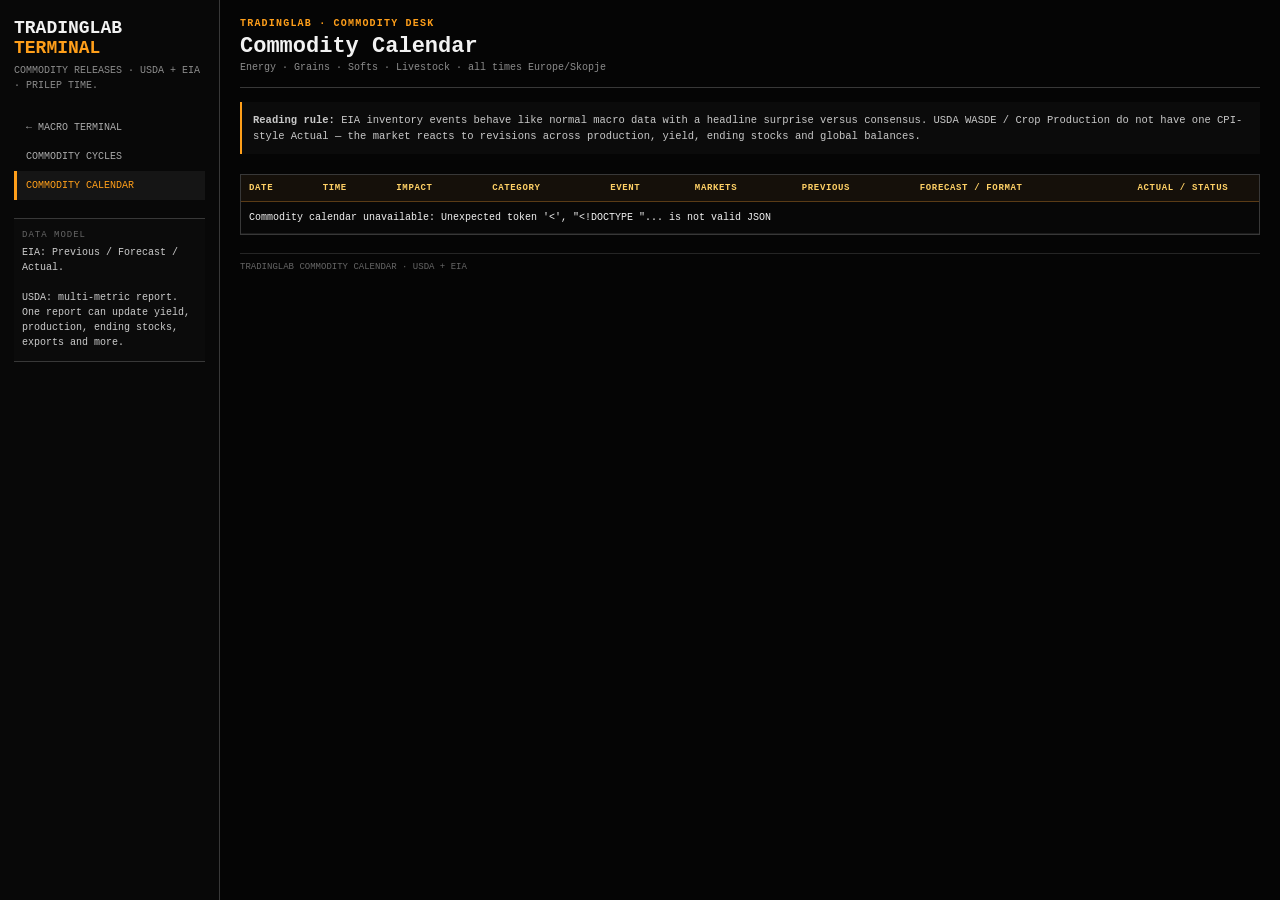
==== commodity-calendar.html @ 71e00de3 "Add commodity calendar page" ====
<!doctype html>
<html lang="en">
<head>
<meta charset="utf-8" />
<meta name="viewport" content="width=device-width,initial-scale=1" />
<title>TradingLab · Commodity Calendar</title>
<style>
:root{--bg:#050505;--panel:#0a0a0a;--line:#252525;--line2:#383838;--text:#f2f2f2;--muted:#8c8c8c;--accent:#ff9f1a;--accent2:#ffd166;--green:#45d483;--red:#ff5f57;--amber:#ffbf3f;--blue:#72a7ff}*{box-sizing:border-box}html,body{margin:0;background:var(--bg);color:var(--text);font-family:Consolas,"Liberation Mono","SFMono-Regular",Menlo,monospace;font-variant-numeric:tabular-nums}.app{min-height:100vh;display:grid;grid-template-columns:220px 1fr}.sidebar{position:sticky;top:0;height:100vh;background:#080808;border-right:1px solid var(--line2);padding:18px 14px}.brand{font-size:18px;font-weight:800;text-transform:uppercase}.brand span{color:var(--accent)}.sub{margin-top:5px;color:var(--muted);font-size:10px;line-height:1.5;text-transform:uppercase}.nav{margin-top:20px}.nav a{display:block;color:#aaa;text-decoration:none;padding:9px;border-left:3px solid transparent;font-size:10px;text-transform:uppercase}.nav a:hover{background:#111;color:#fff}.nav a.active{background:#151515;border-left-color:var(--accent);color:var(--accent)}.sidecard{margin-top:18px;border-top:1px solid var(--line2);border-bottom:1px solid var(--line2);padding:11px 8px;background:#0b0b0b}.side-label{font-size:9px;color:#666;text-transform:uppercase;letter-spacing:1px}.side-value{margin-top:5px;font-size:10px;line-height:1.5;color:#ccc}.main{padding:18px 20px 36px;overflow:hidden}.top{display:flex;align-items:flex-start;justify-content:space-between;gap:16px;margin-bottom:14px;padding-bottom:11px;border-bottom:1px solid var(--line2)}.kicker{color:var(--accent);font-size:10px;font-weight:800;letter-spacing:1.2px}.top h1{margin:5px 0 2px;font-size:22px}.mini{font-size:10px;color:var(--muted);line-height:1.45}.meta{text-align:right;color:var(--muted);font-size:10px;line-height:1.6}.call{border-left:2px solid var(--accent);background:#0b0b0b;padding:10px 11px;color:#c9c9c9;font-size:10.5px;line-height:1.55;margin-bottom:10px}.filters{display:flex;gap:6px;flex-wrap:wrap;margin:10px 0}.filters button{border:1px solid #3b3b3b;background:#111;color:#aaa;padding:6px 8px;cursor:pointer;font:inherit;font-size:9px;text-transform:uppercase}.filters button.active{border-color:#6b461a;color:var(--accent2);background:#15100a}.tablewrap{overflow:auto;border:1px solid var(--line2)}table{width:100%;border-collapse:collapse;min-width:1180px;font-size:10px;background:#070707}th{position:sticky;top:0;background:#15100a;color:var(--accent2);text-align:left;font-size:9px;text-transform:uppercase;letter-spacing:.65px;padding:8px;border-bottom:1px solid #5a3b16}td{padding:10px 8px;border-bottom:1px solid #1b1b1b;vertical-align:top}tr:hover td{background:#121212}.high{color:var(--red);font-weight:900}.med{color:var(--amber);font-weight:900}.low{color:var(--blue);font-weight:900}.released{color:var(--green);font-weight:900}.pending{color:#888;font-weight:900}.event{font-weight:900;color:#fff}.market{color:var(--accent2)}.footer{margin-top:18px;padding-top:8px;border-top:1px solid var(--line);color:#666;font-size:9px;text-transform:uppercase}@media(max-width:900px){.app{grid-template-columns:1fr}.sidebar{position:relative;height:auto}.main{padding:12px 8px}.top{display:block}.meta{text-align:left;margin-top:8px}}
</style></head><body><div class="app"><aside class="sidebar"><div class="brand">TradingLab <span>Terminal</span></div><div class="sub">Commodity releases · USDA + EIA · Prilep time.</div><div class="nav"><a href="/">← Macro Terminal</a><a href="/commodity-cycles.html">Commodity Cycles</a><a class="active" href="/commodity-calendar.html">Commodity Calendar</a></div><div class="sidecard"><div class="side-label">Data model</div><div class="side-value">EIA: Previous / Forecast / Actual.<br><br>USDA: multi-metric report. One report can update yield, production, ending stocks, exports and more.</div></div></aside><main class="main"><div class="top"><div><div class="kicker">TRADINGLAB · COMMODITY DESK</div><h1>Commodity Calendar</h1><div class="mini">Energy · Grains · Softs · Livestock · all times Europe/Skopje</div></div><div class="meta" id="clock"></div></div><div class="call"><b>Reading rule:</b> EIA inventory events behave like normal macro data with a headline surprise versus consensus. USDA WASDE / Crop Production do not have one CPI-style Actual — the market reacts to revisions across production, yield, ending stocks and global balances.</div><div class="filters" id="filters"></div><div class="tablewrap"><table><thead><tr><th>Date</th><th>Time</th><th>Impact</th><th>Category</th><th>Event</th><th>Markets</th><th>Previous</th><th>Forecast / Format</th><th>Actual / Status</th><th>Source</th></tr></thead><tbody id="rows"><tr><td colspan="10">Loading…</td></tr></tbody></table></div><div class="footer">TradingLab Commodity Calendar · USDA + EIA</div></main></div><script>
const $=s=>document.querySelector(s);let DATA=[],FILTER='ALL';const esc=s=>String(s??'—').replace(/[&<>"']/g,m=>({'&':'&amp;','<':'&lt;','>':'&gt;','"':'&quot;',"'":'&#39;'}[m]));function fmtDate(x){let d=new Date(x);return new Intl.DateTimeFormat('en-GB',{timeZone:'Europe/Skopje',day:'2-digit',month:'short'}).format(d)}function fmtTime(x){let d=new Date(x);return new Intl.DateTimeFormat('en-GB',{timeZone:'Europe/Skopje',hour:'2-digit',minute:'2-digit',hour12:false}).format(d)}function draw(){let cats=['ALL',...new Set(DATA.map(x=>x.category))];$('#filters').innerHTML=cats.map(c=>`<button class="${FILTER===c?'active':''}" onclick="FILTER='${esc(c)}';draw()">${esc(c)}</button>`).join('');let rows=DATA.filter(x=>FILTER==='ALL'||x.category===FILTER);$('#rows').innerHTML=rows.length?rows.map(x=>{let cls=String(x.importance).toLowerCase(),status=x.actual&&x.actual!=='—'?`<span class="released">${esc(x.actual)}</span>${x.label&&x.label!=='RELEASED'?`<div class="mini">${esc(x.label)}</div>`:''}`:'<span class="pending">PENDING</span>';return `<tr><td>${fmtDate(x.date)}</td><td>${fmtTime(x.date)}</td><td class="${cls}">${esc(x.importance)}</td><td>${esc(x.category)}</td><td><div class="event">${esc(x.event)}</div><div class="mini">${esc(x.note||'')}</div></td><td class="market">${esc(x.markets)}</td><td>${esc(x.previous)}</td><td>${esc(x.forecast)}</td><td>${status}</td><td>${esc(x.source)}</td></tr>`}).join(''):'<tr><td colspan="10">No events.</td></tr>'}async function load(){try{let r=await fetch('/api/commodity-calendar',{cache:'no-store'});let j=await r.json();DATA=j.events||[];draw()}catch(e){$('#rows').innerHTML=`<tr><td colspan="10">Commodity calendar unavailable: ${esc(e.message||e)}</td></tr>`}}setInterval(()=>{$('#clock').textContent=new Intl.DateTimeFormat('en-GB',{timeZone:'Europe/Skopje',dateStyle:'medium',timeStyle:'medium'}).format(new Date())},1000);load();setInterval(load,60000);
</script></body></html>
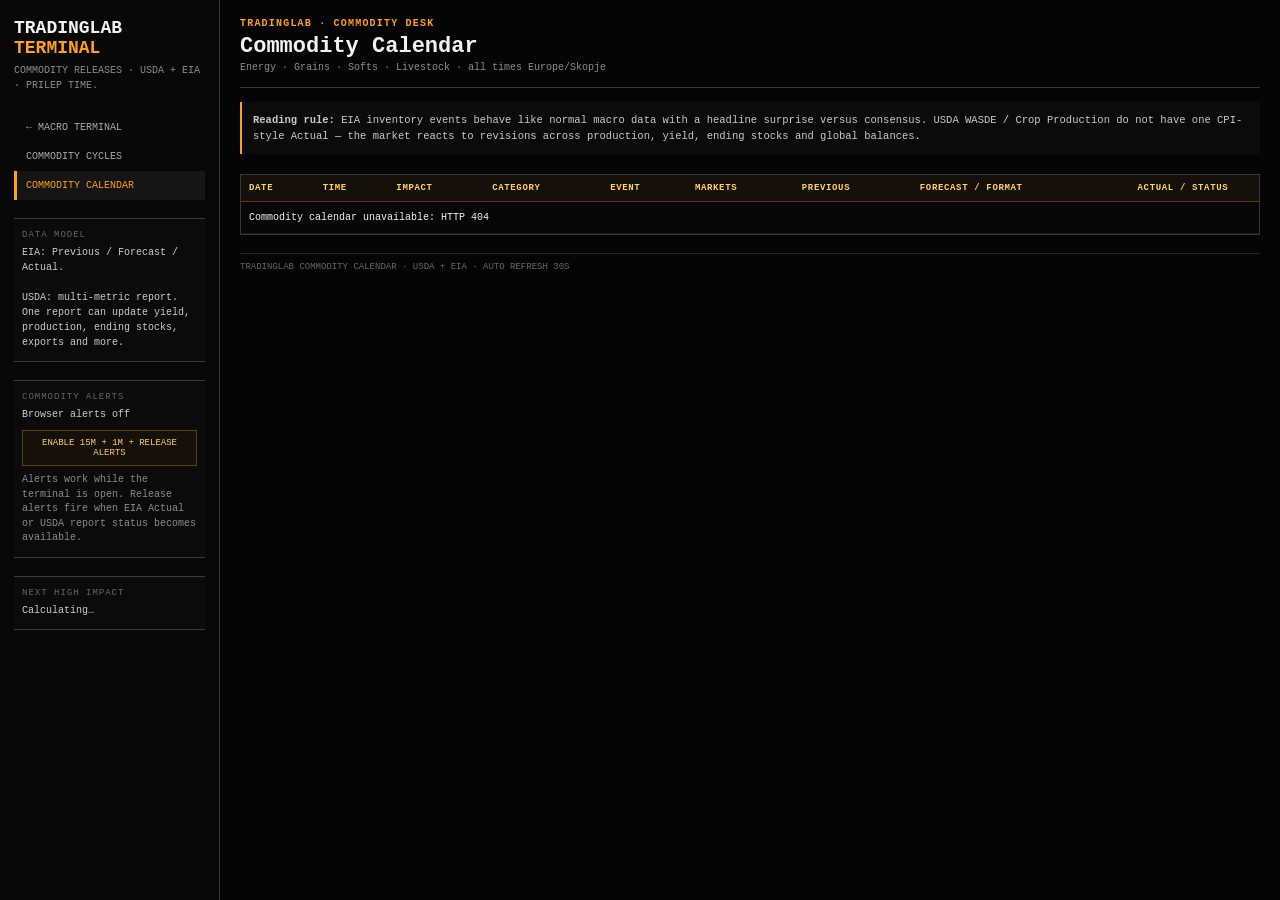
==== commit e0d41264: "Connect commodity calendar alerts and live release status" ====
--- a/commodity-calendar.html
+++ b/commodity-calendar.html
@@ -5,7 +5,7 @@
 <meta name="viewport" content="width=device-width,initial-scale=1" />
 <title>TradingLab · Commodity Calendar</title>
 <style>
-:root{--bg:#050505;--panel:#0a0a0a;--line:#252525;--line2:#383838;--text:#f2f2f2;--muted:#8c8c8c;--accent:#ff9f1a;--accent2:#ffd166;--green:#45d483;--red:#ff5f57;--amber:#ffbf3f;--blue:#72a7ff}*{box-sizing:border-box}html,body{margin:0;background:var(--bg);color:var(--text);font-family:Consolas,"Liberation Mono","SFMono-Regular",Menlo,monospace;font-variant-numeric:tabular-nums}.app{min-height:100vh;display:grid;grid-template-columns:220px 1fr}.sidebar{position:sticky;top:0;height:100vh;background:#080808;border-right:1px solid var(--line2);padding:18px 14px}.brand{font-size:18px;font-weight:800;text-transform:uppercase}.brand span{color:var(--accent)}.sub{margin-top:5px;color:var(--muted);font-size:10px;line-height:1.5;text-transform:uppercase}.nav{margin-top:20px}.nav a{display:block;color:#aaa;text-decoration:none;padding:9px;border-left:3px solid transparent;font-size:10px;text-transform:uppercase}.nav a:hover{background:#111;color:#fff}.nav a.active{background:#151515;border-left-color:var(--accent);color:var(--accent)}.sidecard{margin-top:18px;border-top:1px solid var(--line2);border-bottom:1px solid var(--line2);padding:11px 8px;background:#0b0b0b}.side-label{font-size:9px;color:#666;text-transform:uppercase;letter-spacing:1px}.side-value{margin-top:5px;font-size:10px;line-height:1.5;color:#ccc}.main{padding:18px 20px 36px;overflow:hidden}.top{display:flex;align-items:flex-start;justify-content:space-between;gap:16px;margin-bottom:14px;padding-bottom:11px;border-bottom:1px solid var(--line2)}.kicker{color:var(--accent);font-size:10px;font-weight:800;letter-spacing:1.2px}.top h1{margin:5px 0 2px;font-size:22px}.mini{font-size:10px;color:var(--muted);line-height:1.45}.meta{text-align:right;color:var(--muted);font-size:10px;line-height:1.6}.call{border-left:2px solid var(--accent);background:#0b0b0b;padding:10px 11px;color:#c9c9c9;font-size:10.5px;line-height:1.55;margin-bottom:10px}.filters{display:flex;gap:6px;flex-wrap:wrap;margin:10px 0}.filters button{border:1px solid #3b3b3b;background:#111;color:#aaa;padding:6px 8px;cursor:pointer;font:inherit;font-size:9px;text-transform:uppercase}.filters button.active{border-color:#6b461a;color:var(--accent2);background:#15100a}.tablewrap{overflow:auto;border:1px solid var(--line2)}table{width:100%;border-collapse:collapse;min-width:1180px;font-size:10px;background:#070707}th{position:sticky;top:0;background:#15100a;color:var(--accent2);text-align:left;font-size:9px;text-transform:uppercase;letter-spacing:.65px;padding:8px;border-bottom:1px solid #5a3b16}td{padding:10px 8px;border-bottom:1px solid #1b1b1b;vertical-align:top}tr:hover td{background:#121212}.high{color:var(--red);font-weight:900}.med{color:var(--amber);font-weight:900}.low{color:var(--blue);font-weight:900}.released{color:var(--green);font-weight:900}.pending{color:#888;font-weight:900}.event{font-weight:900;color:#fff}.market{color:var(--accent2)}.footer{margin-top:18px;padding-top:8px;border-top:1px solid var(--line);color:#666;font-size:9px;text-transform:uppercase}@media(max-width:900px){.app{grid-template-columns:1fr}.sidebar{position:relative;height:auto}.main{padding:12px 8px}.top{display:block}.meta{text-align:left;margin-top:8px}}
-</style></head><body><div class="app"><aside class="sidebar"><div class="brand">TradingLab <span>Terminal</span></div><div class="sub">Commodity releases · USDA + EIA · Prilep time.</div><div class="nav"><a href="/">← Macro Terminal</a><a href="/commodity-cycles.html">Commodity Cycles</a><a class="active" href="/commodity-calendar.html">Commodity Calendar</a></div><div class="sidecard"><div class="side-label">Data model</div><div class="side-value">EIA: Previous / Forecast / Actual.<br><br>USDA: multi-metric report. One report can update yield, production, ending stocks, exports and more.</div></div></aside><main class="main"><div class="top"><div><div class="kicker">TRADINGLAB · COMMODITY DESK</div><h1>Commodity Calendar</h1><div class="mini">Energy · Grains · Softs · Livestock · all times Europe/Skopje</div></div><div class="meta" id="clock"></div></div><div class="call"><b>Reading rule:</b> EIA inventory events behave like normal macro data with a headline surprise versus consensus. USDA WASDE / Crop Production do not have one CPI-style Actual — the market reacts to revisions across production, yield, ending stocks and global balances.</div><div class="filters" id="filters"></div><div class="tablewrap"><table><thead><tr><th>Date</th><th>Time</th><th>Impact</th><th>Category</th><th>Event</th><th>Markets</th><th>Previous</th><th>Forecast / Format</th><th>Actual / Status</th><th>Source</th></tr></thead><tbody id="rows"><tr><td colspan="10">Loading…</td></tr></tbody></table></div><div class="footer">TradingLab Commodity Calendar · USDA + EIA</div></main></div><script>
-const $=s=>document.querySelector(s);let DATA=[],FILTER='ALL';const esc=s=>String(s??'—').replace(/[&<>"']/g,m=>({'&':'&amp;','<':'&lt;','>':'&gt;','"':'&quot;',"'":'&#39;'}[m]));function fmtDate(x){let d=new Date(x);return new Intl.DateTimeFormat('en-GB',{timeZone:'Europe/Skopje',day:'2-digit',month:'short'}).format(d)}function fmtTime(x){let d=new Date(x);return new Intl.DateTimeFormat('en-GB',{timeZone:'Europe/Skopje',hour:'2-digit',minute:'2-digit',hour12:false}).format(d)}function draw(){let cats=['ALL',...new Set(DATA.map(x=>x.category))];$('#filters').innerHTML=cats.map(c=>`<button class="${FILTER===c?'active':''}" onclick="FILTER='${esc(c)}';draw()">${esc(c)}</button>`).join('');let rows=DATA.filter(x=>FILTER==='ALL'||x.category===FILTER);$('#rows').innerHTML=rows.length?rows.map(x=>{let cls=String(x.importance).toLowerCase(),status=x.actual&&x.actual!=='—'?`<span class="released">${esc(x.actual)}</span>${x.label&&x.label!=='RELEASED'?`<div class="mini">${esc(x.label)}</div>`:''}`:'<span class="pending">PENDING</span>';return `<tr><td>${fmtDate(x.date)}</td><td>${fmtTime(x.date)}</td><td class="${cls}">${esc(x.importance)}</td><td>${esc(x.category)}</td><td><div class="event">${esc(x.event)}</div><div class="mini">${esc(x.note||'')}</div></td><td class="market">${esc(x.markets)}</td><td>${esc(x.previous)}</td><td>${esc(x.forecast)}</td><td>${status}</td><td>${esc(x.source)}</td></tr>`}).join(''):'<tr><td colspan="10">No events.</td></tr>'}async function load(){try{let r=await fetch('/api/commodity-calendar',{cache:'no-store'});let j=await r.json();DATA=j.events||[];draw()}catch(e){$('#rows').innerHTML=`<tr><td colspan="10">Commodity calendar unavailable: ${esc(e.message||e)}</td></tr>`}}setInterval(()=>{$('#clock').textContent=new Intl.DateTimeFormat('en-GB',{timeZone:'Europe/Skopje',dateStyle:'medium',timeStyle:'medium'}).format(new Date())},1000);load();setInterval(load,60000);
+:root{--bg:#050505;--panel:#0a0a0a;--line:#252525;--line2:#383838;--text:#f2f2f2;--muted:#8c8c8c;--accent:#ff9f1a;--accent2:#ffd166;--green:#45d483;--red:#ff5f57;--amber:#ffbf3f;--blue:#72a7ff}*{box-sizing:border-box}html,body{margin:0;background:var(--bg);color:var(--text);font-family:Consolas,"Liberation Mono","SFMono-Regular",Menlo,monospace;font-variant-numeric:tabular-nums}.app{min-height:100vh;display:grid;grid-template-columns:220px 1fr}.sidebar{position:sticky;top:0;height:100vh;background:#080808;border-right:1px solid var(--line2);padding:18px 14px}.brand{font-size:18px;font-weight:800;text-transform:uppercase}.brand span{color:var(--accent)}.sub{margin-top:5px;color:var(--muted);font-size:10px;line-height:1.5;text-transform:uppercase}.nav{margin-top:20px}.nav a{display:block;color:#aaa;text-decoration:none;padding:9px;border-left:3px solid transparent;font-size:10px;text-transform:uppercase}.nav a:hover{background:#111;color:#fff}.nav a.active{background:#151515;border-left-color:var(--accent);color:var(--accent)}.sidecard{margin-top:18px;border-top:1px solid var(--line2);border-bottom:1px solid var(--line2);padding:11px 8px;background:#0b0b0b}.side-label{font-size:9px;color:#666;text-transform:uppercase;letter-spacing:1px}.side-value{margin-top:5px;font-size:10px;line-height:1.5;color:#ccc}.alertbtn{width:100%;margin-top:8px;border:1px solid #51401d;background:#15100a;color:var(--accent2);padding:7px 8px;cursor:pointer;font:inherit;font-size:9px;text-transform:uppercase}.alertbtn.on{border-color:#2d6847;color:var(--green)}.main{padding:18px 20px 36px;overflow:hidden}.top{display:flex;align-items:flex-start;justify-content:space-between;gap:16px;margin-bottom:14px;padding-bottom:11px;border-bottom:1px solid var(--line2)}.kicker{color:var(--accent);font-size:10px;font-weight:800;letter-spacing:1.2px}.top h1{margin:5px 0 2px;font-size:22px}.mini{font-size:10px;color:var(--muted);line-height:1.45}.meta{text-align:right;color:var(--muted);font-size:10px;line-height:1.6}.call{border-left:2px solid var(--accent);background:#0b0b0b;padding:10px 11px;color:#c9c9c9;font-size:10.5px;line-height:1.55;margin-bottom:10px}.filters{display:flex;gap:6px;flex-wrap:wrap;margin:10px 0}.filters button{border:1px solid #3b3b3b;background:#111;color:#aaa;padding:6px 8px;cursor:pointer;font:inherit;font-size:9px;text-transform:uppercase}.filters button.active{border-color:#6b461a;color:var(--accent2);background:#15100a}.tablewrap{overflow:auto;border:1px solid var(--line2)}table{width:100%;border-collapse:collapse;min-width:1180px;font-size:10px;background:#070707}th{position:sticky;top:0;background:#15100a;color:var(--accent2);text-align:left;font-size:9px;text-transform:uppercase;letter-spacing:.65px;padding:8px;border-bottom:1px solid #5a3b16}td{padding:10px 8px;border-bottom:1px solid #1b1b1b;vertical-align:top}tr:hover td{background:#121212}.high{color:var(--red);font-weight:900}.med{color:var(--amber);font-weight:900}.low{color:var(--blue);font-weight:900}.released{color:var(--green);font-weight:900}.pending{color:#888;font-weight:900}.event{font-weight:900;color:#fff}.market{color:var(--accent2)}.footer{margin-top:18px;padding-top:8px;border-top:1px solid var(--line);color:#666;font-size:9px;text-transform:uppercase}.toastbox{position:fixed;right:14px;bottom:14px;z-index:30;display:grid;gap:5px;max-width:390px}.toast{border:1px solid #4c381c;background:#0b0b0b;padding:10px 11px}.toast strong{display:block;margin-bottom:3px;color:var(--accent2)}.toast.release{border-left:3px solid var(--green)}.toast.reminder{border-left:3px solid var(--amber)}@media(max-width:900px){.app{grid-template-columns:1fr}.sidebar{position:relative;height:auto}.main{padding:12px 8px}.top{display:block}.meta{text-align:left;margin-top:8px}}
+</style></head><body><div class="app"><aside class="sidebar"><div class="brand">TradingLab <span>Terminal</span></div><div class="sub">Commodity releases · USDA + EIA · Prilep time.</div><div class="nav"><a href="/">← Macro Terminal</a><a href="/commodity-cycles.html">Commodity Cycles</a><a class="active" href="/commodity-calendar.html">Commodity Calendar</a></div><div class="sidecard"><div class="side-label">Data model</div><div class="side-value">EIA: Previous / Forecast / Actual.<br><br>USDA: multi-metric report. One report can update yield, production, ending stocks, exports and more.</div></div><div class="sidecard"><div class="side-label">Commodity alerts</div><div class="side-value" id="alertState">Browser alerts off</div><button id="alertBtn" class="alertbtn" onclick="toggleAlerts()">Enable 15m + 1m + release alerts</button><div class="mini" style="margin-top:7px">Alerts work while the terminal is open. Release alerts fire when EIA Actual or USDA report status becomes available.</div></div><div class="sidecard"><div class="side-label">Next high impact</div><div class="side-value" id="nextEvent">Calculating…</div></div></aside><main class="main"><div class="top"><div><div class="kicker">TRADINGLAB · COMMODITY DESK</div><h1>Commodity Calendar</h1><div class="mini">Energy · Grains · Softs · Livestock · all times Europe/Skopje</div></div><div class="meta" id="clock"></div></div><div class="call"><b>Reading rule:</b> EIA inventory events behave like normal macro data with a headline surprise versus consensus. USDA WASDE / Crop Production do not have one CPI-style Actual — the market reacts to revisions across production, yield, ending stocks and global balances.</div><div class="filters" id="filters"></div><div class="tablewrap"><table><thead><tr><th>Date</th><th>Time</th><th>Impact</th><th>Category</th><th>Event</th><th>Markets</th><th>Previous</th><th>Forecast / Format</th><th>Actual / Status</th><th>Source</th></tr></thead><tbody id="rows"><tr><td colspan="10">Loading…</td></tr></tbody></table></div><div class="footer">TradingLab Commodity Calendar · USDA + EIA · auto refresh 30s</div></main></div><div id="toastbox" class="toastbox"></div><script>
+const $=s=>document.querySelector(s);let DATA=[],FILTER='ALL';let alertsEnabled=localStorage.getItem('tl_commodity_alerts')==='1';const seen=new Map();const reminded=new Set(JSON.parse(localStorage.getItem('tl_commodity_reminders')||'[]'));const esc=s=>String(s??'—').replace(/[&<>"']/g,m=>({'&':'&amp;','<':'&lt;','>':'&gt;','"':'&quot;',"'":'&#39;'}[m]));function fmtDate(x){let d=new Date(x);return new Intl.DateTimeFormat('en-GB',{timeZone:'Europe/Skopje',day:'2-digit',month:'short'}).format(d)}function fmtTime(x){let d=new Date(x);return new Intl.DateTimeFormat('en-GB',{timeZone:'Europe/Skopje',hour:'2-digit',minute:'2-digit',hour12:false}).format(d)}function key(x){return [x.date,x.event,x.category].join('|')}function isReleased(x){return !!(x.actual&&x.actual!=='—')}function showToast(title,body,kind='reminder'){let box=$('#toastbox');let d=document.createElement('div');d.className='toast '+kind;d.innerHTML=`<strong>${esc(title)}</strong><div class="mini" style="font-size:11px;color:#d7e2f0">${esc(body)}</div>`;box.prepend(d);setTimeout(()=>d.remove(),12000)}function notify(title,body,tag){if(!alertsEnabled||!('Notification'in window)||Notification.permission!=='granted')return;try{new Notification(title,{body,tag,renotify:false})}catch(e){}}async function toggleAlerts(){if(!('Notification'in window)){showToast('Notifications unavailable','This browser does not support desktop notifications.');return}if(!alertsEnabled){let p=await Notification.requestPermission();alertsEnabled=p==='granted';localStorage.setItem('tl_commodity_alerts',alertsEnabled?'1':'0')}else{alertsEnabled=false;localStorage.setItem('tl_commodity_alerts','0')}updateAlertUI();checkReminders()}function updateAlertUI(){let b=$('#alertBtn'),s=$('#alertState');if(!b||!s)return;b.classList.toggle('on',alertsEnabled);b.textContent=alertsEnabled?'Alerts enabled · click to disable':'Enable 15m + 1m + release alerts';s.textContent=alertsEnabled?'Browser alerts ON':'Browser alerts off'}function draw(){let cats=['ALL',...new Set(DATA.map(x=>x.category))];$('#filters').innerHTML=cats.map(c=>`<button class="${FILTER===c?'active':''}" onclick="FILTER='${esc(c)}';draw()">${esc(c)}</button>`).join('');let rows=DATA.filter(x=>FILTER==='ALL'||x.category===FILTER);$('#rows').innerHTML=rows.length?rows.map(x=>{let cls=String(x.importance).toLowerCase(),status=isReleased(x)?`<span class="released">${esc(x.actual)}</span>${x.label&&x.label!=='RELEASED'?`<div class="mini">${esc(x.label)}</div>`:''}`:'<span class="pending">PENDING</span>';return `<tr><td>${fmtDate(x.date)}</td><td>${fmtTime(x.date)}</td><td class="${cls}">${esc(x.importance)}</td><td>${esc(x.category)}</td><td><div class="event">${esc(x.event)}</div><div class="mini">${esc(x.note||'')}</div></td><td class="market">${esc(x.markets)}</td><td>${esc(x.previous)}</td><td>${esc(x.forecast)}</td><td>${status}</td><td>${esc(x.source)}</td></tr>`}).join(''):'<tr><td colspan="10">No events.</td></tr>';nextHigh()}function nextHigh(){let now=Date.now(),x=DATA.filter(e=>e.importance==='HIGH'&&new Date(e.date).getTime()>now).sort((a,b)=>new Date(a.date)-new Date(b.date))[0];$('#nextEvent').innerHTML=x?`<b>${esc(x.event)}</b><br>${fmtDate(x.date)} · ${fmtTime(x.date)}<br><span class="mini">${esc(x.markets)}</span>`:'No upcoming high-impact commodity event in feed.'}function checkReleaseTransitions(next){for(const x of next){let k=key(x),r=isReleased(x),old=seen.get(k);if(old===false&&r){let body=`${x.event} · ${x.markets} · ${x.actual}${x.forecast&&x.forecast!=='—'?` · Forecast ${x.forecast}`:''}`;showToast('Commodity release',body,'release');notify('TradingLab · Commodity RELEASED',body,'release-'+k)}seen.set(k,r)}}function checkReminders(){if(!alertsEnabled)return;let now=Date.now();for(const x of DATA){if(isReleased(x))continue;let t=new Date(x.date).getTime(),mins=(t-now)/60000;if(mins<0||mins>16)continue;for(const mark of [15,1]){if(mins<=mark&&mins>mark-1.2){let id=key(x)+'|'+mark;if(reminded.has(id))continue;reminded.add(id);localStorage.setItem('tl_commodity_reminders',JSON.stringify([...reminded].slice(-250)));let body=`${x.event} in ${mark} minute${mark===1?'':'s'} · ${x.markets}`;showToast('Commodity event reminder',body,'reminder');notify('TradingLab · Commodity Event',body,'rem-'+id)}}}}async function load(){try{let r=await fetch('/api/commodity-calendar',{cache:'no-store'});if(!r.ok)throw new Error('HTTP '+r.status);let j=await r.json(),next=j.events||[];if(DATA.length)checkReleaseTransitions(next);else next.forEach(x=>seen.set(key(x),isReleased(x)));DATA=next;draw();checkReminders()}catch(e){$('#rows').innerHTML=`<tr><td colspan="10">Commodity calendar unavailable: ${esc(e.message||e)}</td></tr>`}}setInterval(()=>{$('#clock').textContent=new Intl.DateTimeFormat('en-GB',{timeZone:'Europe/Skopje',dateStyle:'medium',timeStyle:'medium'}).format(new Date())},1000);updateAlertUI();load();setInterval(load,30000);setInterval(checkReminders,15000);
 </script></body></html>
